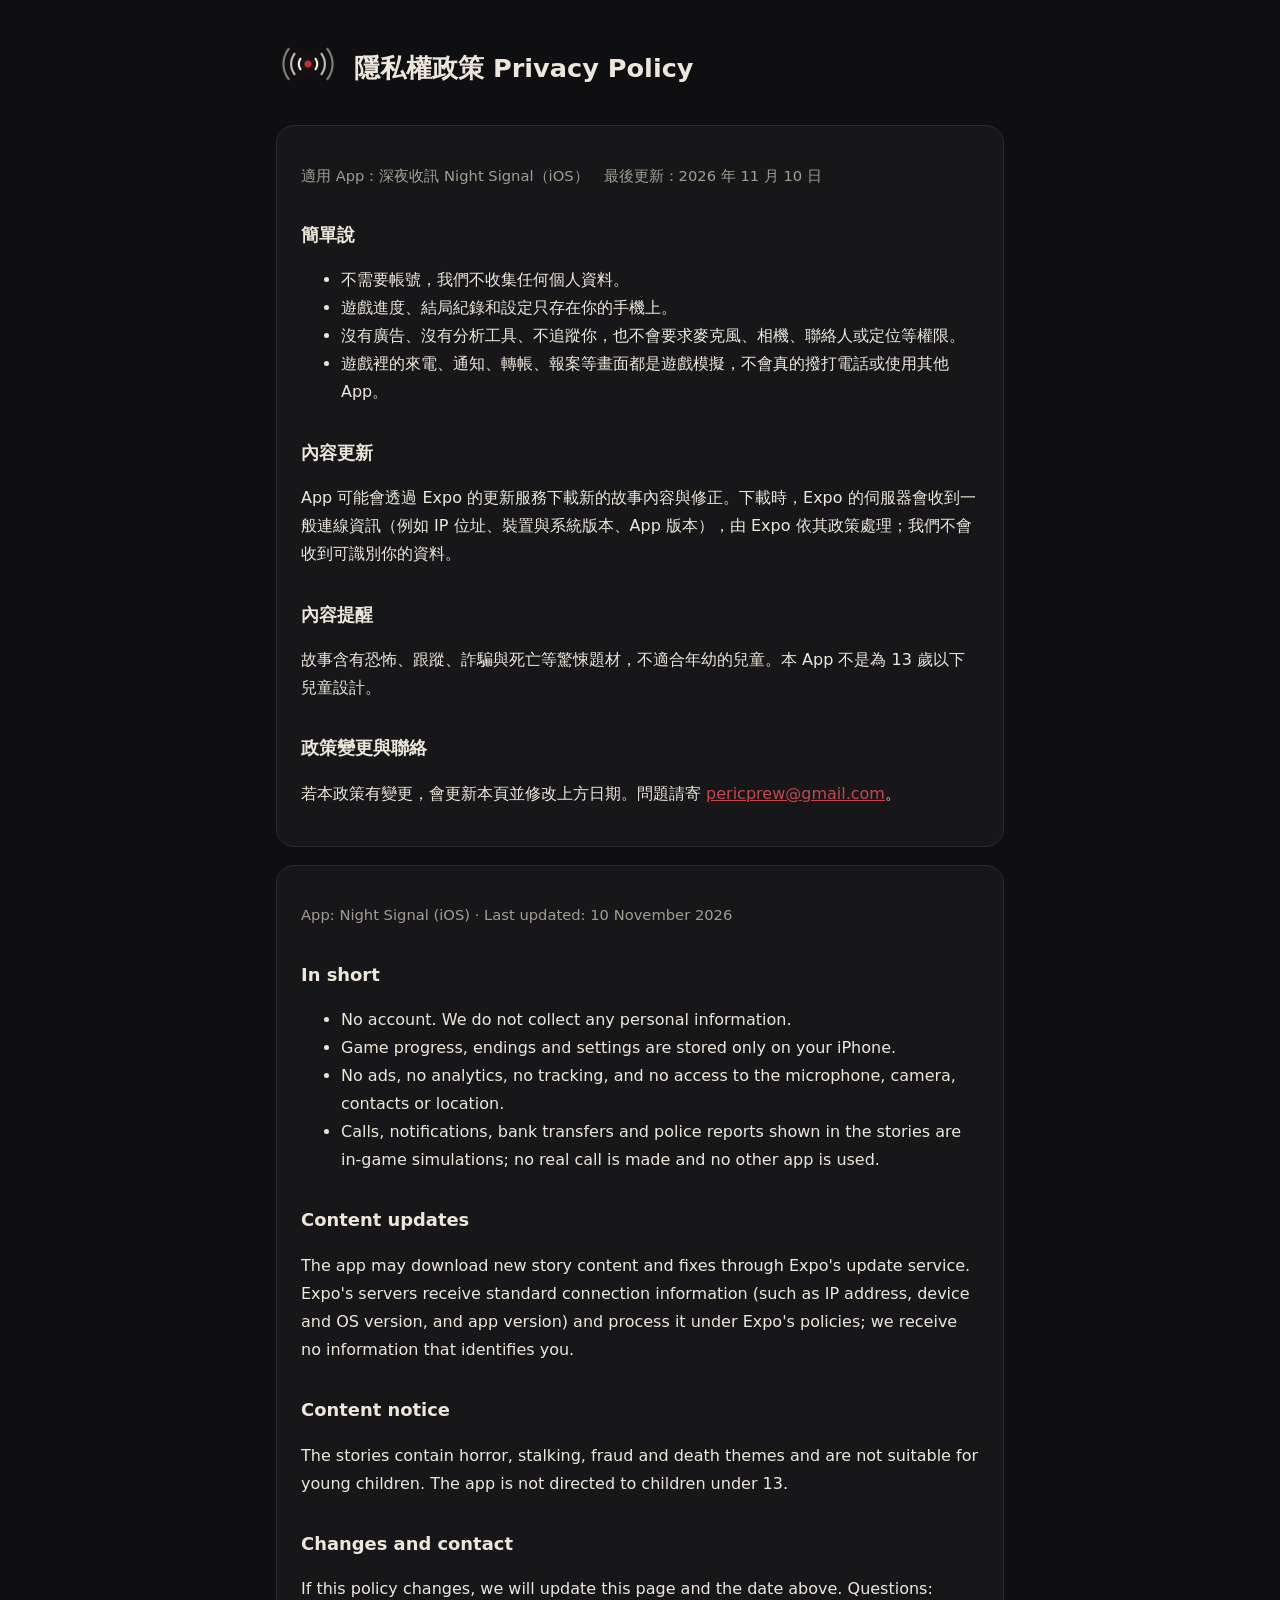
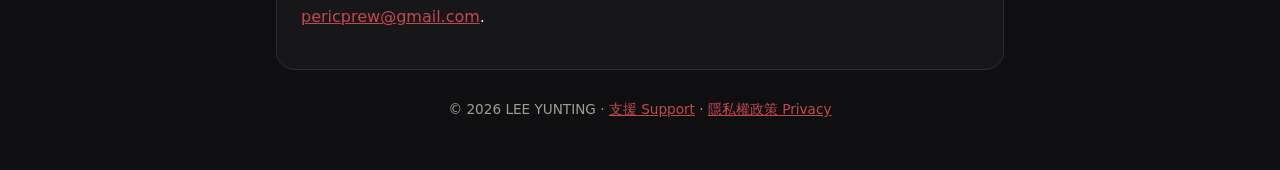
==== privacy/index.html @ b053e3f5 "Support and privacy pages Co-Authored-By: Claude Opus 5.5 <noreply@anthropic.com> Claude-Session: ht" ====
<!doctype html>
<html lang="zh-Hant">
<head>
<meta charset="utf-8"><meta name="viewport" content="width=device-width,initial-scale=1">
<title>隱私權政策 Privacy Policy — 深夜收訊 Night Signal</title>
<link rel="stylesheet" href="/style.css">
<link rel="icon" href="/icon.png">
</head>
<body><div class="wrap">
<header><a href="/"><img src="/icon.png" alt=""></a><h1>隱私權政策 Privacy Policy</h1></header>
<div class="card" lang="zh-Hant"><p class="muted">適用 App：深夜收訊 Night Signal（iOS）　最後更新：2026 年 11 月 10 日</p>
<h2>簡單說</h2>
<ul><li>不需要帳號，我們不收集任何個人資料。</li>
<li>遊戲進度、結局紀錄和設定只存在你的手機上。</li>
<li>沒有廣告、沒有分析工具、不追蹤你，也不會要求麥克風、相機、聯絡人或定位等權限。</li>
<li>遊戲裡的來電、通知、轉帳、報案等畫面都是遊戲模擬，不會真的撥打電話或使用其他 App。</li></ul>
<h2>內容更新</h2><p>App 可能會透過 Expo 的更新服務下載新的故事內容與修正。下載時，Expo 的伺服器會收到一般連線資訊（例如 IP 位址、裝置與系統版本、App 版本），由 Expo 依其政策處理；我們不會收到可識別你的資料。</p>
<h2>內容提醒</h2><p>故事含有恐怖、跟蹤、詐騙與死亡等驚悚題材，不適合年幼的兒童。本 App 不是為 13 歲以下兒童設計。</p>
<h2>政策變更與聯絡</h2><p>若本政策有變更，會更新本頁並修改上方日期。問題請寄 <a href="mailto:pericprew@gmail.com">pericprew@gmail.com</a>。</p></div><div class="card" lang="en"><p class="muted">App: Night Signal (iOS) · Last updated: 10 November 2026</p>
<h2>In short</h2>
<ul><li>No account. We do not collect any personal information.</li>
<li>Game progress, endings and settings are stored only on your iPhone.</li>
<li>No ads, no analytics, no tracking, and no access to the microphone, camera, contacts or location.</li>
<li>Calls, notifications, bank transfers and police reports shown in the stories are in-game simulations; no real call is made and no other app is used.</li></ul>
<h2>Content updates</h2><p>The app may download new story content and fixes through Expo's update service. Expo's servers receive standard connection information (such as IP address, device and OS version, and app version) and process it under Expo's policies; we receive no information that identifies you.</p>
<h2>Content notice</h2><p>The stories contain horror, stalking, fraud and death themes and are not suitable for young children. The app is not directed to children under 13.</p>
<h2>Changes and contact</h2><p>If this policy changes, we will update this page and the date above. Questions: <a href="mailto:pericprew@gmail.com">pericprew@gmail.com</a>.</p></div>
<footer>© 2026 LEE YUNTING · <a href="/support/">支援 Support</a> · <a href="/privacy/">隱私權政策 Privacy</a></footer>
</div></body></html>
---- style.css ----
:root{--bg:#0F0F11;--card:#17171A;--ink:#EDE6DA;--soft:#A39C92;--line:#2C2C31;--accent:#C4474E;--onaccent:#FFFFFF}
*{box-sizing:border-box}
body{margin:0;background:var(--bg);color:var(--ink);font-family:system-ui,-apple-system,"PingFang TC","Noto Sans TC","Microsoft JhengHei",sans-serif;line-height:1.75}
.wrap{max-width:760px;margin:0 auto;padding:32px 16px 48px}
header{display:flex;align-items:center;gap:14px;margin-bottom:20px}
header img{width:64px;height:64px;border-radius:15px}
header a{color:inherit;text-decoration:none}
h1{font-size:1.6rem;margin:0}
h2{font-size:1.12rem;margin:1.7em 0 .4em}
.card{background:var(--card);border:1px solid var(--line);border-radius:18px;padding:22px 24px;margin-bottom:18px}
.muted{color:var(--soft);font-size:.92rem}
a{color:var(--accent)}
nav{display:flex;gap:10px;flex-wrap:wrap;margin:18px 0 4px}
nav a{background:var(--accent);color:var(--onaccent);font-weight:700;text-decoration:none;padding:8px 16px;border-radius:999px}
footer{margin-top:28px;color:var(--soft);font-size:.85rem;text-align:center}
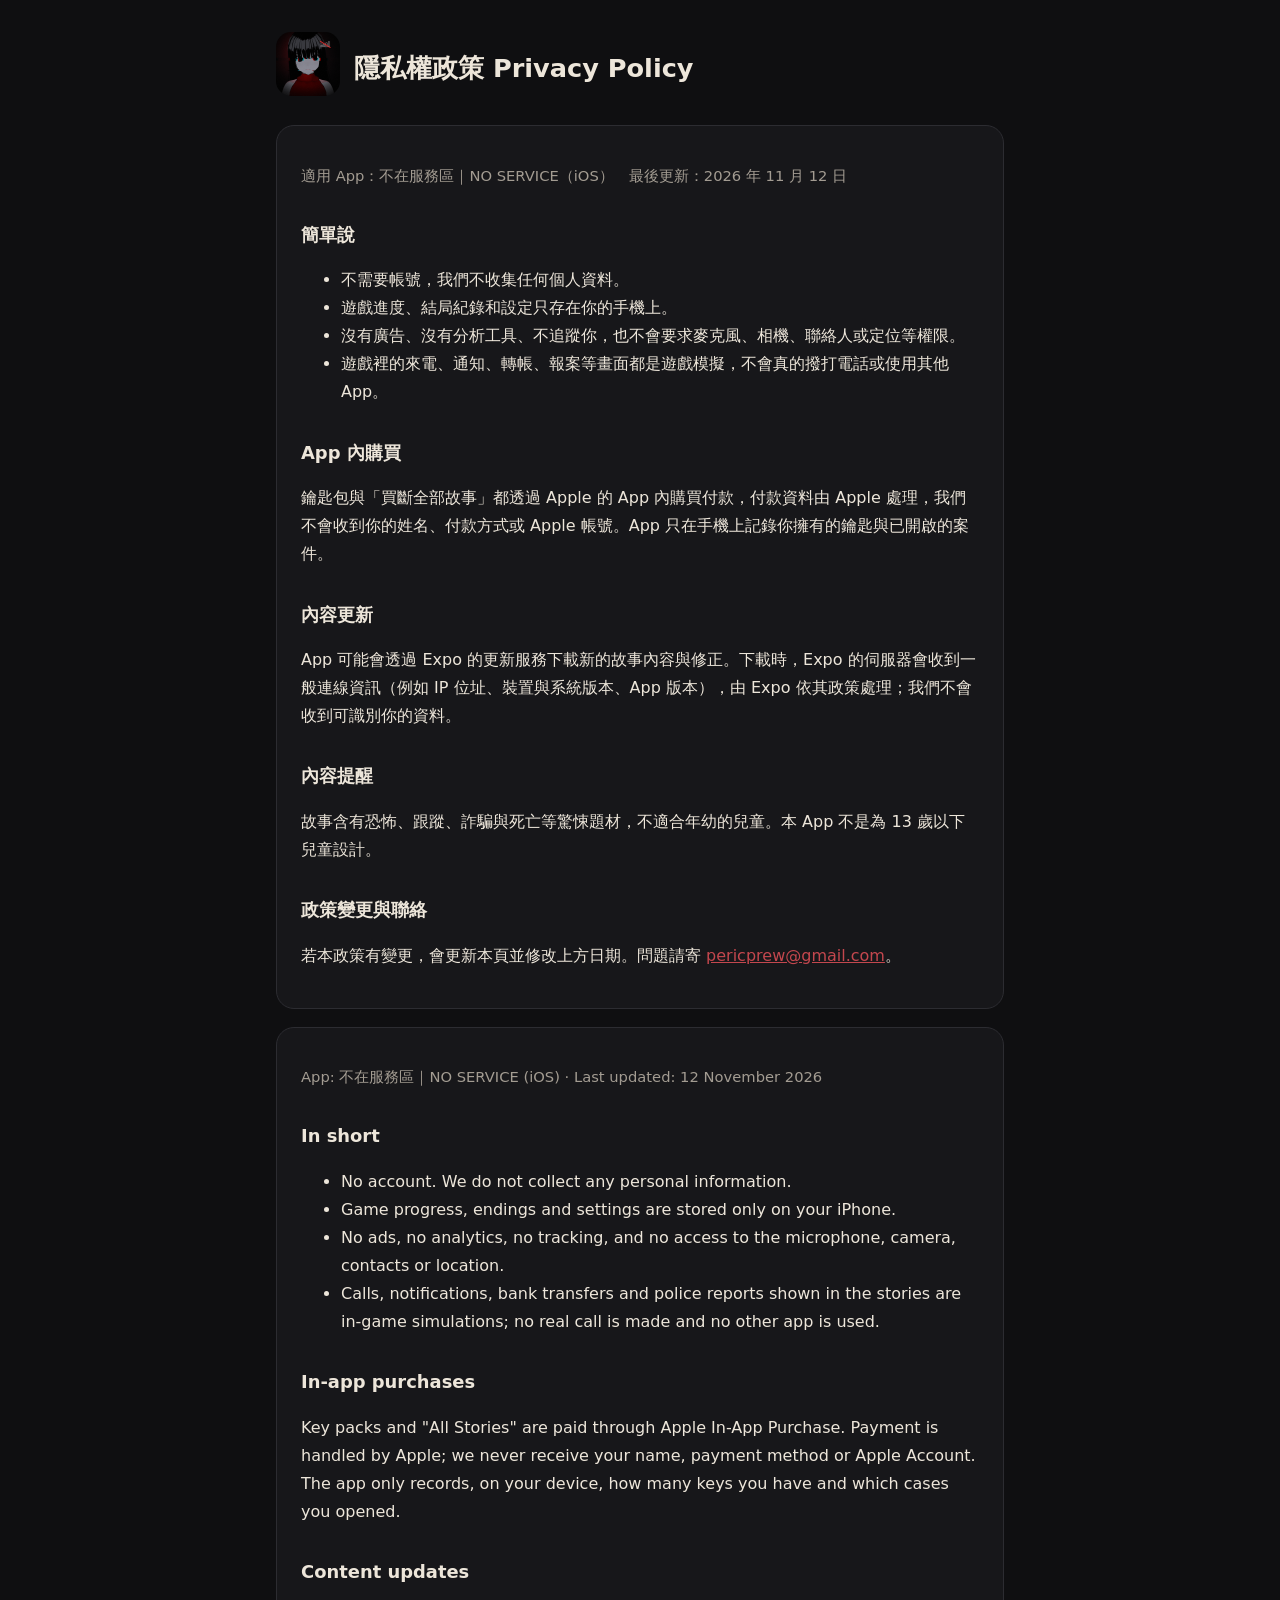
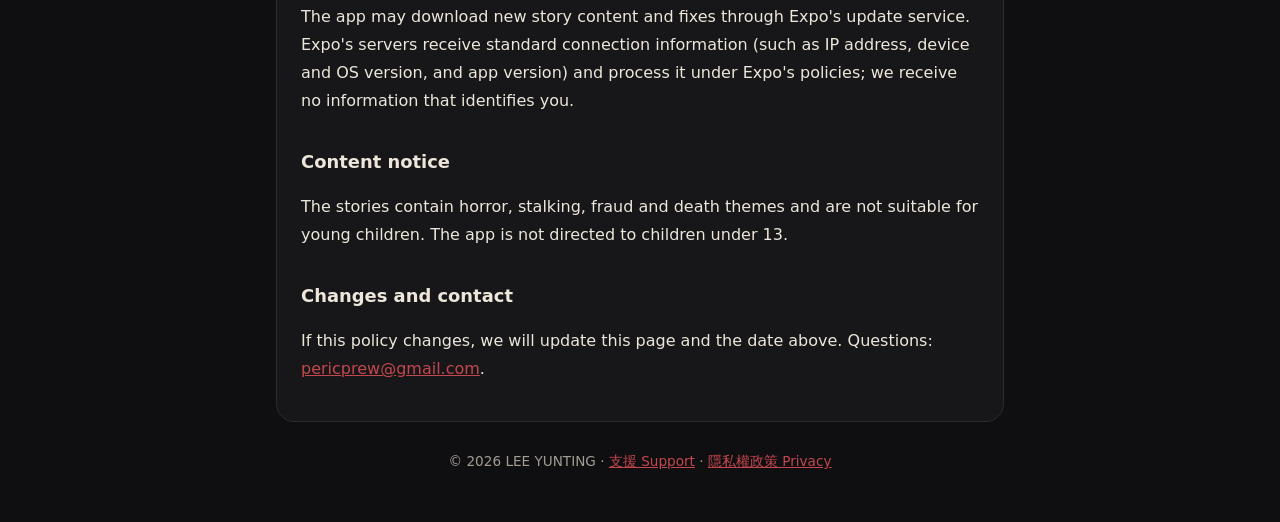
==== commit 1be3ea77: "改名《不在服務區｜NO SERVICE》、新圖示；支援頁加上購買與鑰匙說明，隱私權政策加上 App 內購買段落 Co-Authored-By: Claude Opus 5.5 <noreply@ant" ====
--- a/privacy/index.html
+++ b/privacy/index.html
@@ -2,26 +2,28 @@
 <html lang="zh-Hant">
 <head>
 <meta charset="utf-8"><meta name="viewport" content="width=device-width,initial-scale=1">
-<title>隱私權政策 Privacy Policy — 深夜收訊 Night Signal</title>
+<title>隱私權政策 Privacy Policy — 不在服務區｜NO SERVICE</title>
 <link rel="stylesheet" href="/style.css">
 <link rel="icon" href="/icon.png">
 </head>
 <body><div class="wrap">
 <header><a href="/"><img src="/icon.png" alt=""></a><h1>隱私權政策 Privacy Policy</h1></header>
-<div class="card" lang="zh-Hant"><p class="muted">適用 App：深夜收訊 Night Signal（iOS）　最後更新：2026 年 11 月 10 日</p>
+<div class="card" lang="zh-Hant"><p class="muted">適用 App：不在服務區｜NO SERVICE（iOS）　最後更新：2026 年 11 月 12 日</p>
 <h2>簡單說</h2>
 <ul><li>不需要帳號，我們不收集任何個人資料。</li>
 <li>遊戲進度、結局紀錄和設定只存在你的手機上。</li>
 <li>沒有廣告、沒有分析工具、不追蹤你，也不會要求麥克風、相機、聯絡人或定位等權限。</li>
 <li>遊戲裡的來電、通知、轉帳、報案等畫面都是遊戲模擬，不會真的撥打電話或使用其他 App。</li></ul>
+<h2>App 內購買</h2><p>鑰匙包與「買斷全部故事」都透過 Apple 的 App 內購買付款，付款資料由 Apple 處理，我們不會收到你的姓名、付款方式或 Apple 帳號。App 只在手機上記錄你擁有的鑰匙與已開啟的案件。</p>
 <h2>內容更新</h2><p>App 可能會透過 Expo 的更新服務下載新的故事內容與修正。下載時，Expo 的伺服器會收到一般連線資訊（例如 IP 位址、裝置與系統版本、App 版本），由 Expo 依其政策處理；我們不會收到可識別你的資料。</p>
 <h2>內容提醒</h2><p>故事含有恐怖、跟蹤、詐騙與死亡等驚悚題材，不適合年幼的兒童。本 App 不是為 13 歲以下兒童設計。</p>
-<h2>政策變更與聯絡</h2><p>若本政策有變更，會更新本頁並修改上方日期。問題請寄 <a href="mailto:pericprew@gmail.com">pericprew@gmail.com</a>。</p></div><div class="card" lang="en"><p class="muted">App: Night Signal (iOS) · Last updated: 10 November 2026</p>
+<h2>政策變更與聯絡</h2><p>若本政策有變更，會更新本頁並修改上方日期。問題請寄 <a href="mailto:pericprew@gmail.com">pericprew@gmail.com</a>。</p></div><div class="card" lang="en"><p class="muted">App: 不在服務區｜NO SERVICE (iOS) · Last updated: 12 November 2026</p>
 <h2>In short</h2>
 <ul><li>No account. We do not collect any personal information.</li>
 <li>Game progress, endings and settings are stored only on your iPhone.</li>
 <li>No ads, no analytics, no tracking, and no access to the microphone, camera, contacts or location.</li>
 <li>Calls, notifications, bank transfers and police reports shown in the stories are in-game simulations; no real call is made and no other app is used.</li></ul>
+<h2>In-app purchases</h2><p>Key packs and "All Stories" are paid through Apple In-App Purchase. Payment is handled by Apple; we never receive your name, payment method or Apple Account. The app only records, on your device, how many keys you have and which cases you opened.</p>
 <h2>Content updates</h2><p>The app may download new story content and fixes through Expo's update service. Expo's servers receive standard connection information (such as IP address, device and OS version, and app version) and process it under Expo's policies; we receive no information that identifies you.</p>
 <h2>Content notice</h2><p>The stories contain horror, stalking, fraud and death themes and are not suitable for young children. The app is not directed to children under 13.</p>
 <h2>Changes and contact</h2><p>If this policy changes, we will update this page and the date above. Questions: <a href="mailto:pericprew@gmail.com">pericprew@gmail.com</a>.</p></div>
